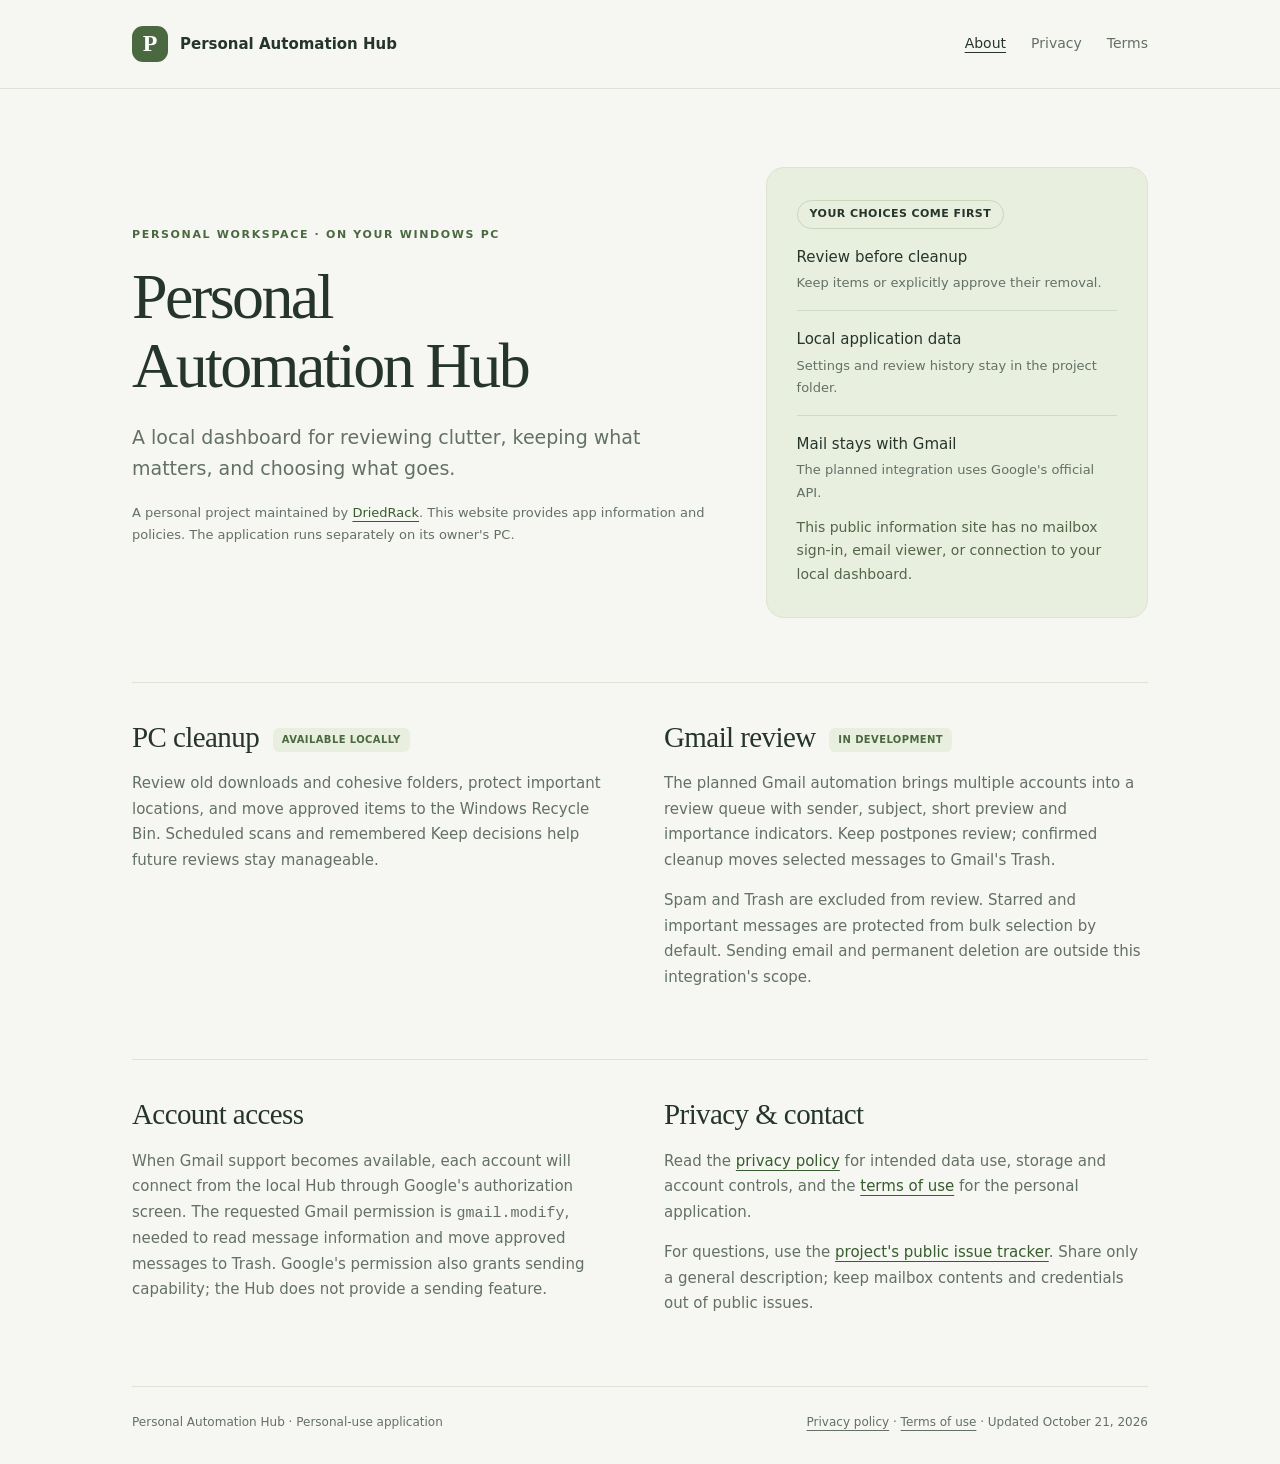
==== index.html @ 48021e58 "Publish Personal Automation Hub information, privacy and terms pages" ====
<!doctype html>
<html lang="en"><head><meta charset="utf-8"><meta name="viewport" content="width=device-width,initial-scale=1"><meta name="robots" content="noindex,follow"><meta name="description" content="Personal Automation Hub: a personal Windows application for reviewing PC clutter and, in development, Gmail messages."><title>Personal Automation Hub</title><link rel="stylesheet" href="site.css"></head>
<body><a class="skip" href="#main">Skip to content</a><header><div class="shell topbar"><a class="brand" href="index.html"><span class="mark" aria-hidden="true">P</span>Personal Automation Hub</a><nav aria-label="Main navigation"><a href="index.html" aria-current="page">About</a><a href="privacy.html">Privacy</a><a href="terms.html">Terms</a></nav></div></header>
<main id="main" class="shell"><div class="hero"><div><div class="eyebrow">Personal workspace · On your Windows PC</div><h1>Personal<br>Automation Hub</h1><p class="lead">A local dashboard for reviewing clutter, keeping what matters, and choosing what goes.</p><p class="small">A personal project maintained by <a href="https://github.com/DriedRack">DriedRack</a>. This website provides app information and policies. The application runs separately on its owner's PC.</p></div><aside class="note" aria-label="How the app works"><span class="stamp">YOUR CHOICES COME FIRST</span><ul class="facts"><li>Review before cleanup<span>Keep items or explicitly approve their removal.</span></li><li>Local application data<span>Settings and review history stay in the project folder.</span></li><li>Mail stays with Gmail<span>The planned integration uses Google's official API.</span></li></ul><p>This public information site has no mailbox sign-in, email viewer, or connection to your local dashboard.</p></aside></div>
<div class="sections"><section><h2>PC cleanup <span class="status">AVAILABLE LOCALLY</span></h2><p>Review old downloads and cohesive folders, protect important locations, and move approved items to the Windows Recycle Bin. Scheduled scans and remembered Keep decisions help future reviews stay manageable.</p></section><section><h2>Gmail review <span class="status">IN DEVELOPMENT</span></h2><p>The planned Gmail automation brings multiple accounts into a review queue with sender, subject, short preview and importance indicators. Keep postpones review; confirmed cleanup moves selected messages to Gmail's Trash.</p><p>Spam and Trash are excluded from review. Starred and important messages are protected from bulk selection by default. Sending email and permanent deletion are outside this integration's scope.</p></section></div>
<div class="sections"><section><h2>Account access</h2><p>When Gmail support becomes available, each account will connect from the local Hub through Google's authorization screen. The requested Gmail permission is <code>gmail.modify</code>, needed to read message information and move approved messages to Trash. Google's permission also grants sending capability; the Hub does not provide a sending feature.</p></section><section><h2>Privacy &amp; contact</h2><p>Read the <a href="privacy.html">privacy policy</a> for intended data use, storage and account controls, and the <a href="terms.html">terms of use</a> for the personal application.</p><p>For questions, use the <a href="https://github.com/DriedRack/hub-info/issues">project's public issue tracker</a>. Share only a general description; keep mailbox contents and credentials out of public issues.</p></section></div></main>
<footer class="shell"><div class="foot"><span>Personal Automation Hub · Personal-use application</span><span><a href="privacy.html">Privacy policy</a> · <a href="terms.html">Terms of use</a> · Updated October 21, 2026</span></div></footer></body></html>
---- site.css ----
:root{color-scheme:light;--paper:#f6f7f2;--ink:#26352b;--muted:#637065;--line:#dce3d8;--green:#4b6940;--soft:#e9efdf;--white:#fff;--serif:Georgia,'Times New Roman',serif}
*{box-sizing:border-box}body{margin:0;background:var(--paper);color:var(--ink);font:16px/1.7 system-ui,-apple-system,'Segoe UI',sans-serif}a{color:#375c2d;text-underline-offset:4px}a:hover{color:#1a3813}a:focus-visible{outline:3px solid #6f8b53;outline-offset:5px;border-radius:3px}.skip{position:absolute;left:16px;top:-100px;padding:8px;background:#fff;z-index:2}.skip:focus{top:10px}.shell{max-width:1080px;margin:auto;padding:0 32px}header{border-bottom:1px solid var(--line)}.topbar{min-height:88px;display:flex;align-items:center;justify-content:space-between;gap:24px}.brand{display:flex;align-items:center;gap:12px;text-decoration:none;color:var(--ink);font-weight:650;font-size:15px;line-height:1.4}.mark{background:var(--green);color:#fff;width:36px;height:36px;display:grid;place-items:center;border-radius:11px;font-family:var(--serif);font-size:24px}nav{display:flex;gap:25px;flex-wrap:wrap;font-size:14px}nav a{color:var(--muted);text-decoration:none}nav a[aria-current=page]{color:var(--ink);text-decoration:underline}.eyebrow{font-size:11px;font-weight:700;letter-spacing:.15em;text-transform:uppercase;color:var(--green)}.hero{padding:78px 0 64px;display:grid;grid-template-columns:1.5fr 1fr;gap:60px;align-items:center}h1{font-family:var(--serif);font-weight:400;letter-spacing:-.04em;line-height:1.08;font-size:64px;margin:18px 0 22px}h2{font-family:var(--serif);font-size:29px;font-weight:400;letter-spacing:-.02em;line-height:1.25;margin:0 0 16px}h3{font-size:16px;margin:0 0 8px}.lead{font-size:19px;line-height:1.6;color:var(--muted);max-width:570px}.note{background:var(--soft);padding:30px;border-radius:18px;border:1px solid #dbe4cf}.note p{font-size:14px;color:#536448;margin:12px 0 0}.stamp{display:inline-block;font-size:11px;font-weight:650;border:1px solid #c8d6bb;border-radius:50px;padding:4px 12px;letter-spacing:.04em}.facts{margin:0;padding:0;list-style:none}.facts li{padding:16px 0;border-bottom:1px solid #cfdbc4;font-size:15px}.facts li:last-child{border-bottom:0;padding-bottom:0}.facts span{display:block;color:var(--muted);font-size:13px;margin-top:2px}.sections{display:grid;grid-template-columns:1fr 1fr;gap:48px;padding:36px 0 54px;border-top:1px solid var(--line)}.sections p{color:var(--muted);font-size:15px}.small{font-size:13px;color:var(--muted)}.status{display:inline-block;background:var(--soft);color:var(--green);padding:3px 9px;border-radius:6px;font:600 10px/1.8 system-ui;letter-spacing:.04em;vertical-align:middle;margin-left:7px}.policy-intro{padding:58px 0 28px;max-width:760px}.policy-intro h1{font-size:50px;margin-top:14px}.policy{max-width:760px;padding-bottom:45px}.policy section{padding:25px 0;border-top:1px solid var(--line)}.policy h2{font-size:25px}.policy p,.policy li{color:#4e5f52}.policy ul{padding-left:23px}.policy .note{padding:20px 24px;margin:0 0 26px}.policy .note p{margin:0}.foot{display:flex;justify-content:space-between;gap:22px;padding:25px 0 32px;border-top:1px solid var(--line);font-size:12px;color:var(--muted)}.foot a{color:var(--muted)}
@media(max-width:720px){.shell{padding:0 22px}.topbar{padding:20px 0;align-items:flex-start;flex-direction:column;gap:16px}nav{gap:20px}.hero{grid-template-columns:1fr;gap:26px;padding:43px 0}.hero h1{font-size:45px}.lead{font-size:17px}.note{padding:24px}.sections{grid-template-columns:1fr;gap:23px;padding:30px 0}.policy-intro{padding-top:35px}.policy-intro h1{font-size:40px}.foot{flex-direction:column;gap:8px}}
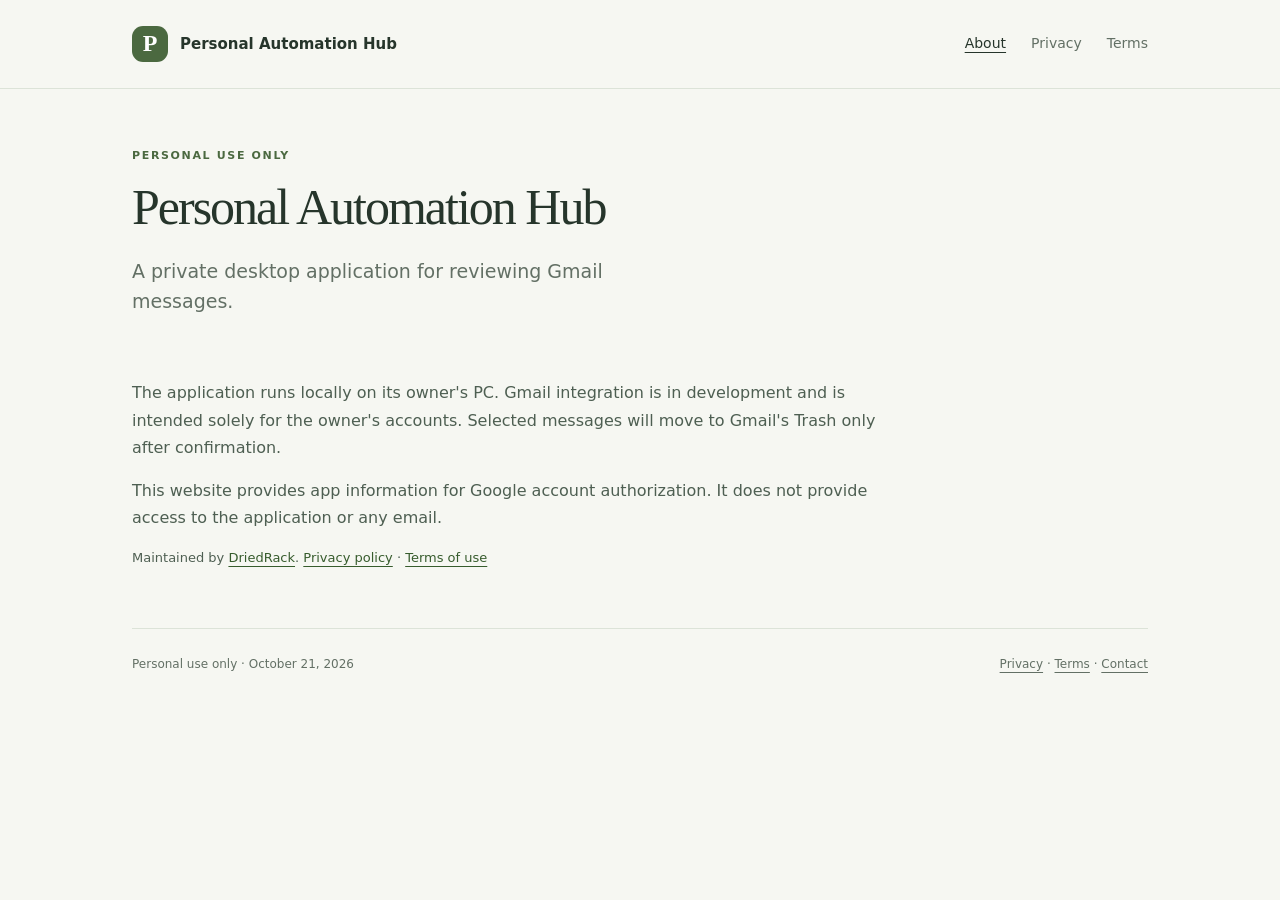
==== commit 26c708a6: "Reduce public pages to minimal personal-use Gmail information" ====
--- a/index.html
+++ b/index.html
@@ -1,7 +1,5 @@
 <!doctype html>
-<html lang="en"><head><meta charset="utf-8"><meta name="viewport" content="width=device-width,initial-scale=1"><meta name="robots" content="noindex,follow"><meta name="description" content="Personal Automation Hub: a personal Windows application for reviewing PC clutter and, in development, Gmail messages."><title>Personal Automation Hub</title><link rel="stylesheet" href="site.css"></head>
+<html lang="en"><head><meta charset="utf-8"><meta name="viewport" content="width=device-width,initial-scale=1"><meta name="robots" content="noindex,follow"><meta name="description" content="Personal-use Gmail review application information and privacy."><title>About · Personal Automation Hub</title><link rel="stylesheet" href="site.css"></head>
 <body><a class="skip" href="#main">Skip to content</a><header><div class="shell topbar"><a class="brand" href="index.html"><span class="mark" aria-hidden="true">P</span>Personal Automation Hub</a><nav aria-label="Main navigation"><a href="index.html" aria-current="page">About</a><a href="privacy.html">Privacy</a><a href="terms.html">Terms</a></nav></div></header>
-<main id="main" class="shell"><div class="hero"><div><div class="eyebrow">Personal workspace · On your Windows PC</div><h1>Personal<br>Automation Hub</h1><p class="lead">A local dashboard for reviewing clutter, keeping what matters, and choosing what goes.</p><p class="small">A personal project maintained by <a href="https://github.com/DriedRack">DriedRack</a>. This website provides app information and policies. The application runs separately on its owner's PC.</p></div><aside class="note" aria-label="How the app works"><span class="stamp">YOUR CHOICES COME FIRST</span><ul class="facts"><li>Review before cleanup<span>Keep items or explicitly approve their removal.</span></li><li>Local application data<span>Settings and review history stay in the project folder.</span></li><li>Mail stays with Gmail<span>The planned integration uses Google's official API.</span></li></ul><p>This public information site has no mailbox sign-in, email viewer, or connection to your local dashboard.</p></aside></div>
-<div class="sections"><section><h2>PC cleanup <span class="status">AVAILABLE LOCALLY</span></h2><p>Review old downloads and cohesive folders, protect important locations, and move approved items to the Windows Recycle Bin. Scheduled scans and remembered Keep decisions help future reviews stay manageable.</p></section><section><h2>Gmail review <span class="status">IN DEVELOPMENT</span></h2><p>The planned Gmail automation brings multiple accounts into a review queue with sender, subject, short preview and importance indicators. Keep postpones review; confirmed cleanup moves selected messages to Gmail's Trash.</p><p>Spam and Trash are excluded from review. Starred and important messages are protected from bulk selection by default. Sending email and permanent deletion are outside this integration's scope.</p></section></div>
-<div class="sections"><section><h2>Account access</h2><p>When Gmail support becomes available, each account will connect from the local Hub through Google's authorization screen. The requested Gmail permission is <code>gmail.modify</code>, needed to read message information and move approved messages to Trash. Google's permission also grants sending capability; the Hub does not provide a sending feature.</p></section><section><h2>Privacy &amp; contact</h2><p>Read the <a href="privacy.html">privacy policy</a> for intended data use, storage and account controls, and the <a href="terms.html">terms of use</a> for the personal application.</p><p>For questions, use the <a href="https://github.com/DriedRack/hub-info/issues">project's public issue tracker</a>. Share only a general description; keep mailbox contents and credentials out of public issues.</p></section></div></main>
-<footer class="shell"><div class="foot"><span>Personal Automation Hub · Personal-use application</span><span><a href="privacy.html">Privacy policy</a> · <a href="terms.html">Terms of use</a> · Updated October 21, 2026</span></div></footer></body></html>
+<main id="main" class="shell"><div class="policy-intro"><div class="eyebrow">Personal use only</div><h1>Personal Automation Hub</h1><p class="lead">A private desktop application for reviewing Gmail messages.</p></div><article class="policy"><p>The application runs locally on its owner's PC. Gmail integration is in development and is intended solely for the owner's accounts. Selected messages will move to Gmail's Trash only after confirmation.</p><p>This website provides app information for Google account authorization. It does not provide access to the application or any email.</p><p class="small">Maintained by <a href="https://github.com/DriedRack">DriedRack</a>. <a href="privacy.html">Privacy policy</a> · <a href="terms.html">Terms of use</a></p></article></main>
+<footer class="shell"><div class="foot"><span>Personal use only · October 21, 2026</span><span><a href="privacy.html">Privacy</a> · <a href="terms.html">Terms</a> · <a href="https://github.com/DriedRack/hub-info/issues">Contact</a></span></div></footer></body></html>
